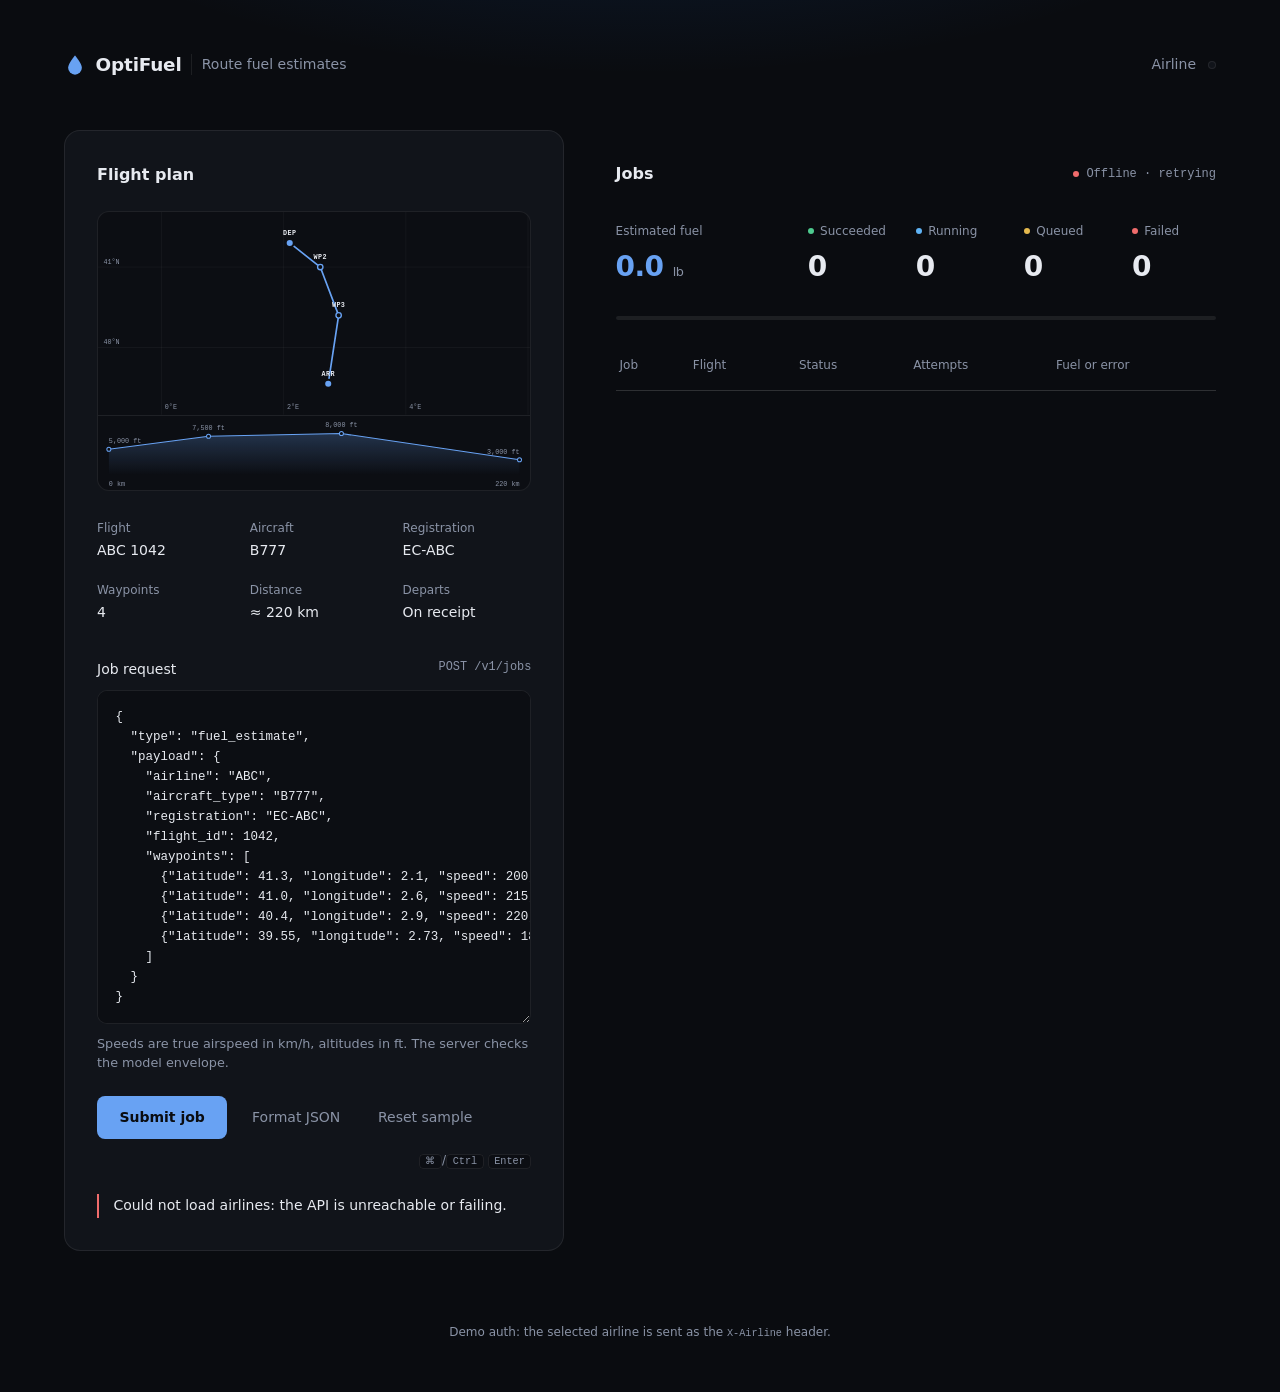
==== src/static/index.html @ bb95ee79 "refactor: flatten src/optifuel into src package Imports become src.*; build backend, commands, and d" ====
<!doctype html>
<html lang="en">
<head>
  <meta charset="utf-8">
  <meta name="viewport" content="width=device-width, initial-scale=1">
  <meta name="color-scheme" content="dark">
  <title>OptiFuel</title>
  <link rel="icon" href="data:image/svg+xml,%3Csvg xmlns='http://www.w3.org/2000/svg' viewBox='0 0 48 48'%3E%3Cpath d='M24 3C24 3 9 20 9 30a15 15 0 0 0 30 0C39 20 24 3 24 3Z' fill='%236aa8ff'/%3E%3C/svg%3E">
  <link rel="stylesheet" href="style.css">
  <script src="app.js" defer></script>
</head>
<body>
  <div class="shell">
    <header class="top">
      <div class="brand">
        <svg class="mark" viewBox="0 0 48 48" aria-hidden="true"><path d="M24 3C24 3 9 20 9 30a15 15 0 0 0 30 0C39 20 24 3 24 3Z"/></svg>
        <h1>OptiFuel</h1>
        <span class="brand-sub">Route fuel estimates</span>
      </div>
      <fieldset class="airlines">
        <legend>Airline</legend>
        <div id="airlines" class="segmented"></div>
      </fieldset>
    </header>

    <main>
      <form id="submit-form" class="plan" aria-labelledby="plan-heading">
        <h2 id="plan-heading">Flight plan</h2>

        <figure class="chart">
          <svg id="route" viewBox="0 0 640 300" role="img" aria-label="Route map"></svg>
          <svg id="profile" viewBox="0 0 640 110" role="img" aria-label="Altitude profile"></svg>
        </figure>

        <dl class="summary">
          <div><dt>Flight</dt><dd id="s-flight">—</dd></div>
          <div><dt>Aircraft</dt><dd id="s-aircraft">—</dd></div>
          <div><dt>Registration</dt><dd id="s-registration">—</dd></div>
          <div><dt>Waypoints</dt><dd id="s-waypoints">—</dd></div>
          <div><dt>Distance</dt><dd id="s-distance">—</dd></div>
          <div><dt>Departs</dt><dd id="s-departs">—</dd></div>
        </dl>

        <label for="plan" class="field-label">Job request <code>POST /v1/jobs</code></label>
        <textarea id="plan" rows="15" wrap="off" spellcheck="false" required aria-describedby="plan-note">{
  "type": "fuel_estimate",
  "payload": {
    "airline": "ABC",
    "aircraft_type": "B777",
    "registration": "EC-ABC",
    "flight_id": 1042,
    "waypoints": [
      {"latitude": 41.3, "longitude": 2.1, "speed": 200, "altitude": 5000},
      {"latitude": 41.0, "longitude": 2.6, "speed": 215, "altitude": 7500},
      {"latitude": 40.4, "longitude": 2.9, "speed": 220, "altitude": 8000},
      {"latitude": 39.55, "longitude": 2.73, "speed": 180, "altitude": 3000}
    ]
  }
}</textarea>
        <p id="plan-note" class="note"></p>

        <div class="actions">
          <button type="submit" id="file" class="primary">Submit job</button>
          <button type="button" id="tidy" class="quiet">Format JSON</button>
          <button type="button" id="reset" class="quiet">Reset sample</button>
          <span class="hint"><kbd>⌘</kbd>/<kbd>Ctrl</kbd> <kbd>Enter</kbd></span>
        </div>
        <p id="message" class="message" role="status" aria-live="polite">Pick an airline, check the plan, and submit it.</p>
      </form>

      <section class="jobs" aria-labelledby="jobs-heading">
        <div class="jobs-head">
          <h2 id="jobs-heading">Jobs <span id="board-airline" class="chip"></span></h2>
          <p id="link" class="live">Connecting…</p>
        </div>

        <dl class="stats">
          <div class="fuel-stat"><dt>Estimated fuel</dt><dd><span id="fuel-total">0.0</span> <small>lb</small></dd></div>
          <div data-status="succeeded"><dt>Succeeded</dt><dd id="count-succeeded">0</dd></div>
          <div data-status="running"><dt>Running</dt><dd id="count-running">0</dd></div>
          <div data-status="queued"><dt>Queued</dt><dd id="count-queued">0</dd></div>
          <div data-status="failed"><dt>Failed</dt><dd id="count-failed">0</dd></div>
        </dl>
        <div class="bar" aria-hidden="true">
          <span id="bar-succeeded" data-status="succeeded"></span>
          <span id="bar-running" data-status="running"></span>
          <span id="bar-queued" data-status="queued"></span>
          <span id="bar-failed" data-status="failed"></span>
        </div>

        <div class="table-wrap">
          <table>
            <caption class="sr-only">Jobs, newest first, refreshed every 2 seconds</caption>
            <thead>
              <tr>
                <th scope="col">Job</th>
                <th scope="col">Flight</th>
                <th scope="col">Status</th>
                <th scope="col">Attempts</th>
                <th scope="col">Fuel or error</th>
              </tr>
            </thead>
            <tbody id="jobs"></tbody>
          </table>
        </div>
        <p id="empty" class="empty" hidden>No jobs yet. Submit a plan and it shows up here.</p>
      </section>
    </main>

    <footer class="foot">
      Demo auth: the selected airline is sent as the <code>X-Airline</code> header.
    </footer>
  </div>

  <dialog id="job-dialog" aria-labelledby="d-title">
    <div class="dialog-head">
      <div>
        <p id="d-flight" class="eyebrow"></p>
        <h2 id="d-title">Job <span id="d-id"></span></h2>
      </div>
      <span id="d-status" class="status"></span>
    </div>
    <p class="dialog-fuel"><span id="d-fuel">—</span> <small>lb fuel</small></p>
    <dl class="details">
      <div><dt>Attempts</dt><dd id="d-attempts"></dd></div>
      <div><dt>Model</dt><dd id="d-model"></dd></div>
      <div><dt>Distance</dt><dd id="d-distance"></dd></div>
      <div><dt>Air time</dt><dd id="d-duration"></dd></div>
      <div><dt>Submitted</dt><dd id="d-submitted"></dd></div>
      <div><dt>Finished</dt><dd id="d-finished"></dd></div>
    </dl>
    <p id="d-error" class="error" hidden></p>
    <form method="dialog"><button class="secondary">Close</button></form>
  </dialog>
</body>
</html>
---- src/static/style.css ----
/* Registered so the accent can glide between airline colours. */
@property --hue { syntax: "<number>"; inherits: true; initial-value: 215; }

:root {
  --accent: hsl(var(--hue) 85% 68%);
  --accent-soft: hsl(var(--hue) 85% 68% / .14);
  --bg: #0a0c10;
  --surface: #11141a;
  --inset: #0c0e13;
  --line: rgb(255 255 255 / .08);
  --text: #e7eaf0;
  --muted: #8a93a6;
  --queued: #e5b94e;
  --running: #5fb3f5;
  --succeeded: #4ecb8f;
  --failed: #f06c6c;
  --sans: Inter, system-ui, -apple-system, "Segoe UI", Roboto, sans-serif;
  --mono: ui-monospace, "SF Mono", "JetBrains Mono", Menlo, Consolas, monospace;
  transition: --hue .8s ease;
}

* { box-sizing: border-box; }

body {
  margin: 0;
  min-height: 100vh;
  color: var(--text);
  font: 14px/1.5 var(--sans);
  background: radial-gradient(1000px 420px at 50% -220px, hsl(var(--hue) 80% 50% / .22), transparent 70%) fixed, var(--bg);
}

.sr-only {
  position: absolute;
  width: 1px;
  height: 1px;
  overflow: hidden;
  clip-path: inset(50%);
  white-space: nowrap;
}

:focus-visible { outline: 2px solid var(--accent); outline-offset: 2px; }

h2 { margin: 0; font-size: 1rem; font-weight: 600; }
code, kbd { font-family: var(--mono); font-size: .85em; }
button { font: inherit; cursor: pointer; }

.shell { max-width: 1320px; margin: 0 auto; padding: clamp(1.25rem, 4vw, 3.5rem) clamp(1.25rem, 5vw, 4rem); }

/* ---------- Header ---------- */

.top { display: flex; flex-wrap: wrap; align-items: center; justify-content: space-between; gap: 1rem; }
.brand { display: flex; align-items: center; gap: .6rem; }
.mark { width: 22px; height: 22px; fill: var(--accent); }
h1 { margin: 0; font-size: 1.15rem; font-weight: 700; letter-spacing: -.01em; }
.brand-sub { padding-left: .6rem; border-left: 1px solid var(--line); color: var(--muted); }

.airlines { display: flex; align-items: center; gap: .75rem; margin: 0; padding: 0; border: 0; }
/* A floated legend becomes an ordinary flex item, so it sits inline with the options. */
.airlines legend { float: left; padding: 0; color: var(--muted); }
.segmented { display: flex; padding: 3px; border: 1px solid var(--line); border-radius: 9px; background: var(--surface); }
.segmented label {
  padding: .3rem .85rem;
  border-radius: 6px;
  color: var(--muted);
  font: 600 .8rem var(--mono);
  letter-spacing: .06em;
  cursor: pointer;
  transition: color .2s, background .2s;
}
.segmented label:hover { color: var(--text); }
.segmented label:has(input:checked) { background: var(--accent-soft); color: var(--accent); }
.segmented label:has(input:focus-visible) { outline: 2px solid var(--accent); }

/* ---------- Layout ---------- */

main {
  display: grid;
  grid-template-columns: minmax(0, 5fr) minmax(0, 6fr);
  gap: clamp(2rem, 4vw, 4.5rem);
  align-items: start;
  margin-top: clamp(2rem, 4vw, 3.5rem);
}

/* ---------- Flight plan ---------- */

.plan {
  padding: clamp(1.25rem, 2.5vw, 2rem);
  border: 1px solid var(--line);
  border-radius: 16px;
  background: var(--surface);
}

.chart { margin: 1.5rem 0 0; overflow: hidden; border: 1px solid var(--line); border-radius: 12px; background: var(--inset); }
#route, #profile { display: block; width: 100%; height: auto; }
#profile { border-top: 1px solid var(--line); }

#route .grat line { stroke: rgb(255 255 255 / .06); }
#route .grat text, #profile text { fill: var(--muted); font: 500 10px var(--mono); }
#route .leg { fill: none; stroke: var(--accent); stroke-width: 2.5; stroke-linecap: round; stroke-linejoin: round; }
#route .leg.draw { stroke-dasharray: 1 1; stroke-dashoffset: 1; animation: draw 1.2s cubic-bezier(.6, 0, .2, 1) forwards; }
@keyframes draw { to { stroke-dashoffset: 0; } }
#route .wp circle { fill: var(--inset); stroke: var(--accent); stroke-width: 2; }
#route .wp.end circle { fill: var(--accent); stroke: var(--inset); stroke-width: 3; }
#route .wp text { fill: var(--text); font: 600 10px var(--mono); letter-spacing: .06em; }
#route .placeholder { fill: var(--muted); font: 500 13px var(--sans); }
#profile stop { stop-color: var(--accent); stop-opacity: .25; }
#profile stop + stop { stop-opacity: 0; }
#profile .area { fill: url(#alt-fill); }
#profile .alt-line { fill: none; stroke: var(--accent); stroke-width: 1.5; stroke-linejoin: round; }
#profile circle { fill: var(--inset); stroke: var(--accent); stroke-width: 1.5; }

.summary { display: grid; grid-template-columns: repeat(3, minmax(0, 1fr)); gap: 1.25rem 1.5rem; margin: 1.75rem 0 0; }
.summary dt { color: var(--muted); font-size: .75rem; }
.summary dd { margin: .2rem 0 0; overflow: hidden; font-weight: 500; white-space: nowrap; text-overflow: ellipsis; }

.field-label { display: flex; justify-content: space-between; margin-top: 2.25rem; font-weight: 500; }
.field-label code { color: var(--muted); }
textarea {
  display: block;
  width: 100%;
  min-height: 15rem;
  margin-top: .6rem;
  padding: 1rem 1.1rem;
  resize: vertical;
  border: 1px solid var(--line);
  border-radius: 10px;
  background: var(--inset);
  color: var(--text);
  font: 12.5px/1.6 var(--mono);
}
textarea:focus-visible { border-color: var(--accent); outline: 0; }

.note { min-height: 1.5em; margin: .6rem 0 0; color: var(--muted); font-size: .8rem; }
.note.bad { color: var(--failed); }

.actions { display: flex; flex-wrap: wrap; align-items: center; gap: .75rem; margin-top: 1.5rem; }
.primary {
  padding: .7rem 1.4rem;
  border: 0;
  border-radius: 8px;
  background: var(--accent);
  color: var(--bg);
  font-weight: 600;
  transition: filter .2s;
}
.primary:hover { filter: brightness(1.1); }
.primary[aria-disabled="true"] { cursor: progress; opacity: .6; }
.quiet { padding: .7rem .8rem; border: 0; border-radius: 8px; background: none; color: var(--muted); }
.quiet:hover { background: rgb(255 255 255 / .05); color: var(--text); }
.hint { margin-left: auto; color: var(--muted); font-size: .75rem; }
kbd { padding: .05rem .35rem; border: 1px solid var(--line); border-radius: 4px; background: var(--inset); }

.message { margin: 1.5rem 0 0; padding: .1rem 0 .1rem .9rem; border-left: 2px solid var(--line); color: var(--muted); }
.message.ok { border-color: var(--succeeded); color: var(--text); }
.message.err { border-color: var(--failed); color: var(--text); }

/* ---------- Jobs ---------- */

/* Top padding matches .plan's, so both headings sit on one line. */
.jobs { position: sticky; top: 2rem; padding-top: clamp(1.25rem, 2.5vw, 2rem); }
.jobs-head { display: flex; justify-content: space-between; align-items: center; gap: 1rem; }
.chip {
  margin-left: .35rem;
  padding: .1rem .45rem;
  border-radius: 5px;
  background: var(--accent-soft);
  color: var(--accent);
  font: 600 .75rem var(--mono);
  vertical-align: .1em;
}
.chip:empty { display: none; }
.live { display: flex; align-items: center; gap: .45rem; margin: 0; color: var(--muted); font: .75rem var(--mono); }
.live::before { content: ""; width: 6px; height: 6px; border-radius: 50%; background: var(--succeeded); box-shadow: 0 0 8px var(--succeeded); }
.live.lost::before { background: var(--failed); box-shadow: none; }

[data-status="queued"] { --c: var(--queued); }
[data-status="running"] { --c: var(--running); }
[data-status="succeeded"] { --c: var(--succeeded); }
[data-status="failed"] { --c: var(--failed); }

.stats { display: grid; grid-template-columns: 2fr repeat(4, 1fr); gap: 1.5rem; margin: 2.25rem 0 0; }
.stats dt { display: flex; align-items: center; gap: .4rem; color: var(--muted); font-size: .75rem; }
.stats [data-status] dt::before { content: ""; width: 6px; height: 6px; border-radius: 50%; background: var(--c); }
.stats dd { margin: .35rem 0 0; font-size: 1.75rem; font-weight: 600; letter-spacing: -.02em; font-variant-numeric: tabular-nums; }
.fuel-stat dd { color: var(--accent); }
.fuel-stat small { color: var(--muted); font-size: .8rem; font-weight: 500; }

.bar { display: flex; gap: 2px; height: 4px; margin-top: 1.75rem; overflow: hidden; border-radius: 2px; background: var(--line); }
.bar span { flex: 0 1 0; background: var(--c); transition: flex-grow .6s ease; }

.table-wrap { margin-top: 2.25rem; overflow-x: auto; }
table { width: 100%; border-collapse: collapse; }
th, td { padding: 1rem .9rem; border-bottom: 1px solid var(--line); text-align: left; white-space: nowrap; }
thead th { padding-top: 0; color: var(--muted); font-size: .75rem; font-weight: 500; }
th:first-child, td:first-child { padding-left: .25rem; }
tbody th { font-weight: 400; }
tbody tr { cursor: pointer; transition: background .15s; }
tbody tr:hover { background: rgb(255 255 255 / .04); }
tbody tr:hover .job-btn { color: var(--accent); }
tbody tr.fresh { animation: fresh 2.4s ease-out; }
@keyframes fresh { from { background: var(--accent-soft); } }

.job-btn { padding: 0; border: 0; background: none; color: var(--text); font: 600 .9rem var(--mono); }
.carrier { color: var(--muted); font-family: var(--mono); }
.num { font-variant-numeric: tabular-nums; }

.status {
  display: inline-flex;
  align-items: center;
  gap: .4rem;
  padding: .15rem .55rem;
  border-radius: 999px;
  background: color-mix(in srgb, var(--c) 14%, transparent);
  color: var(--c);
  font-size: .75rem;
  font-weight: 500;
  text-transform: capitalize;
}
.status::before { content: ""; width: 6px; height: 6px; border-radius: 50%; background: currentColor; }
.status[data-status="running"]::before { animation: pulse 1s ease-in-out infinite alternate; }
@keyframes pulse { to { opacity: .3; } }

.fuel { font-weight: 600; font-variant-numeric: tabular-nums; }
.fuel small { color: var(--muted); font-weight: 400; }
.job-error { display: block; max-width: 24ch; overflow: hidden; color: var(--failed); font-size: .8rem; text-overflow: ellipsis; }
.pending { color: var(--muted); font-size: .8rem; }

.empty { margin: 0; padding: 3.5rem 1rem; color: var(--muted); text-align: center; }

/* ---------- Job dialog ---------- */

dialog {
  width: min(540px, calc(100vw - 2rem));
  padding: clamp(1.5rem, 4vw, 2.25rem);
  border: 1px solid var(--line);
  border-radius: 16px;
  background: var(--surface);
  color: var(--text);
  box-shadow: 0 30px 80px -20px #000;
}
dialog::backdrop { background: rgb(0 0 0 / .6); backdrop-filter: blur(4px); }
dialog[open] { animation: rise .25s ease-out; }
@keyframes rise { from { opacity: 0; transform: translateY(8px); } }

.dialog-head { display: flex; justify-content: space-between; align-items: flex-start; gap: 1rem; }
.eyebrow { margin: 0; color: var(--muted); font: .8rem var(--mono); }
dialog h2 { font-size: 1.25rem; }
.dialog-fuel { margin: 1.75rem 0 0; color: var(--accent); font-size: 2.5rem; font-weight: 600; letter-spacing: -.02em; line-height: 1; }
.dialog-fuel small { color: var(--muted); font-size: .9rem; font-weight: 400; letter-spacing: 0; }
.details { display: grid; grid-template-columns: repeat(2, minmax(0, 1fr)); gap: 1.25rem 1.5rem; margin: 2rem 0 0; padding-top: 1.75rem; border-top: 1px solid var(--line); }
.details dt { color: var(--muted); font-size: .75rem; }
.details dd { margin: .2rem 0 0; font-family: var(--mono); font-size: .85rem; }
.error {
  margin: 1.5rem 0 0;
  padding: .85rem 1rem;
  border-radius: 8px;
  background: color-mix(in srgb, var(--failed) 12%, transparent);
  color: var(--failed);
  font: .8rem var(--mono);
  overflow-wrap: anywhere;
}
dialog form { display: flex; justify-content: flex-end; margin-top: 2rem; }
.secondary { padding: .5rem 1rem; border: 1px solid var(--line); border-radius: 8px; background: none; color: var(--text); }
.secondary:hover { background: rgb(255 255 255 / .05); }

.foot { margin-top: 4.5rem; color: var(--muted); font-size: .75rem; text-align: center; }

/* ---------- Responsive + motion ---------- */

@media (max-width: 1000px) {
  main { grid-template-columns: minmax(0, 1fr); }
  .jobs { position: static; padding-top: 0; }
}
@media (max-width: 640px) {
  .brand-sub, .hint { display: none; }
  .summary { grid-template-columns: repeat(2, minmax(0, 1fr)); }
  .stats { grid-template-columns: repeat(4, 1fr); }
  .fuel-stat { grid-column: 1 / -1; }
}
@media (prefers-reduced-motion: reduce) {
  *, *::before, *::after { animation: none !important; transition: none !important; }
}
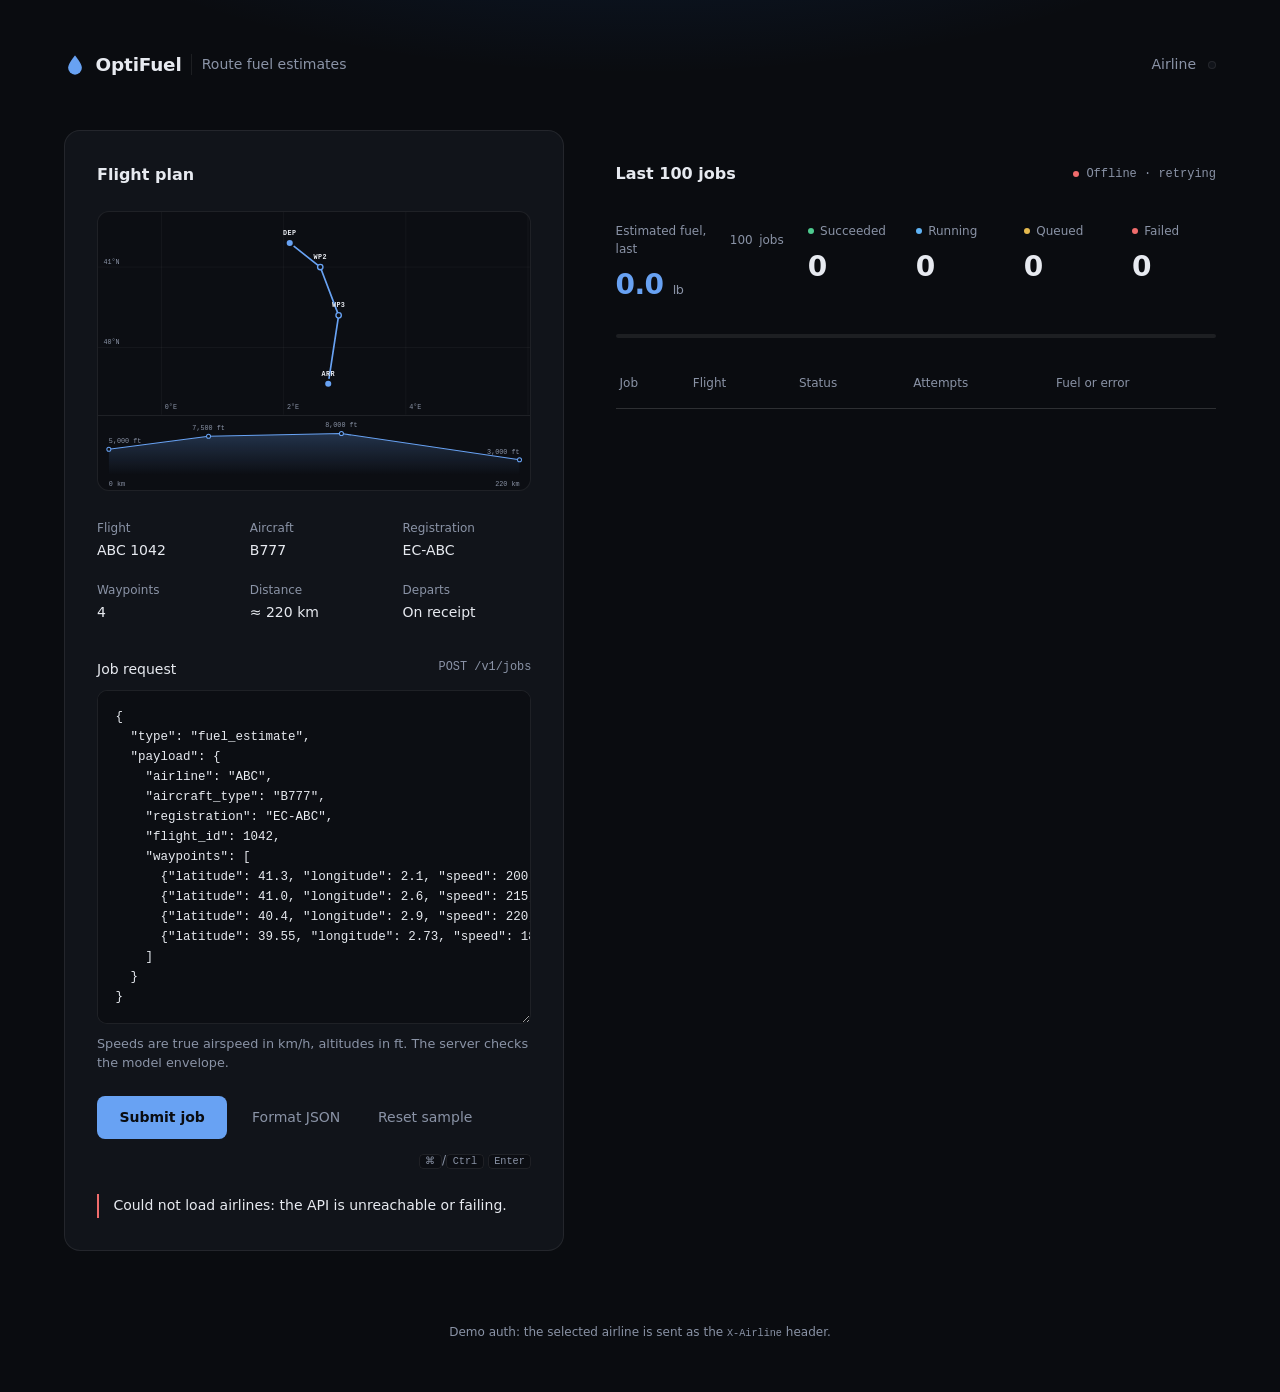
==== commit c2a57bbc: "fix: label jobs stats as the last 100, not all-time (#23) The board polled GET /v1/jobs without a li" ====
--- a/src/static/index.html
+++ b/src/static/index.html
@@ -70,12 +70,12 @@
 
       <section class="jobs" aria-labelledby="jobs-heading">
         <div class="jobs-head">
-          <h2 id="jobs-heading">Jobs <span id="board-airline" class="chip"></span></h2>
+          <h2 id="jobs-heading">Last <span class="job-window"></span> jobs <span id="board-airline" class="chip"></span></h2>
           <p id="link" class="live">Connecting…</p>
         </div>
 
         <dl class="stats">
-          <div class="fuel-stat"><dt>Estimated fuel</dt><dd><span id="fuel-total">0.0</span> <small>lb</small></dd></div>
+          <div class="fuel-stat"><dt>Estimated fuel, last <span class="job-window"></span> jobs</dt><dd><span id="fuel-total">0.0</span> <small>lb</small></dd></div>
           <div data-status="succeeded"><dt>Succeeded</dt><dd id="count-succeeded">0</dd></div>
           <div data-status="running"><dt>Running</dt><dd id="count-running">0</dd></div>
           <div data-status="queued"><dt>Queued</dt><dd id="count-queued">0</dd></div>
@@ -90,7 +90,7 @@
 
         <div class="table-wrap">
           <table>
-            <caption class="sr-only">Jobs, newest first, refreshed every 2 seconds</caption>
+            <caption class="sr-only">Last <span class="job-window"></span> jobs, newest first, refreshed every 2 seconds</caption>
             <thead>
               <tr>
                 <th scope="col">Job</th>
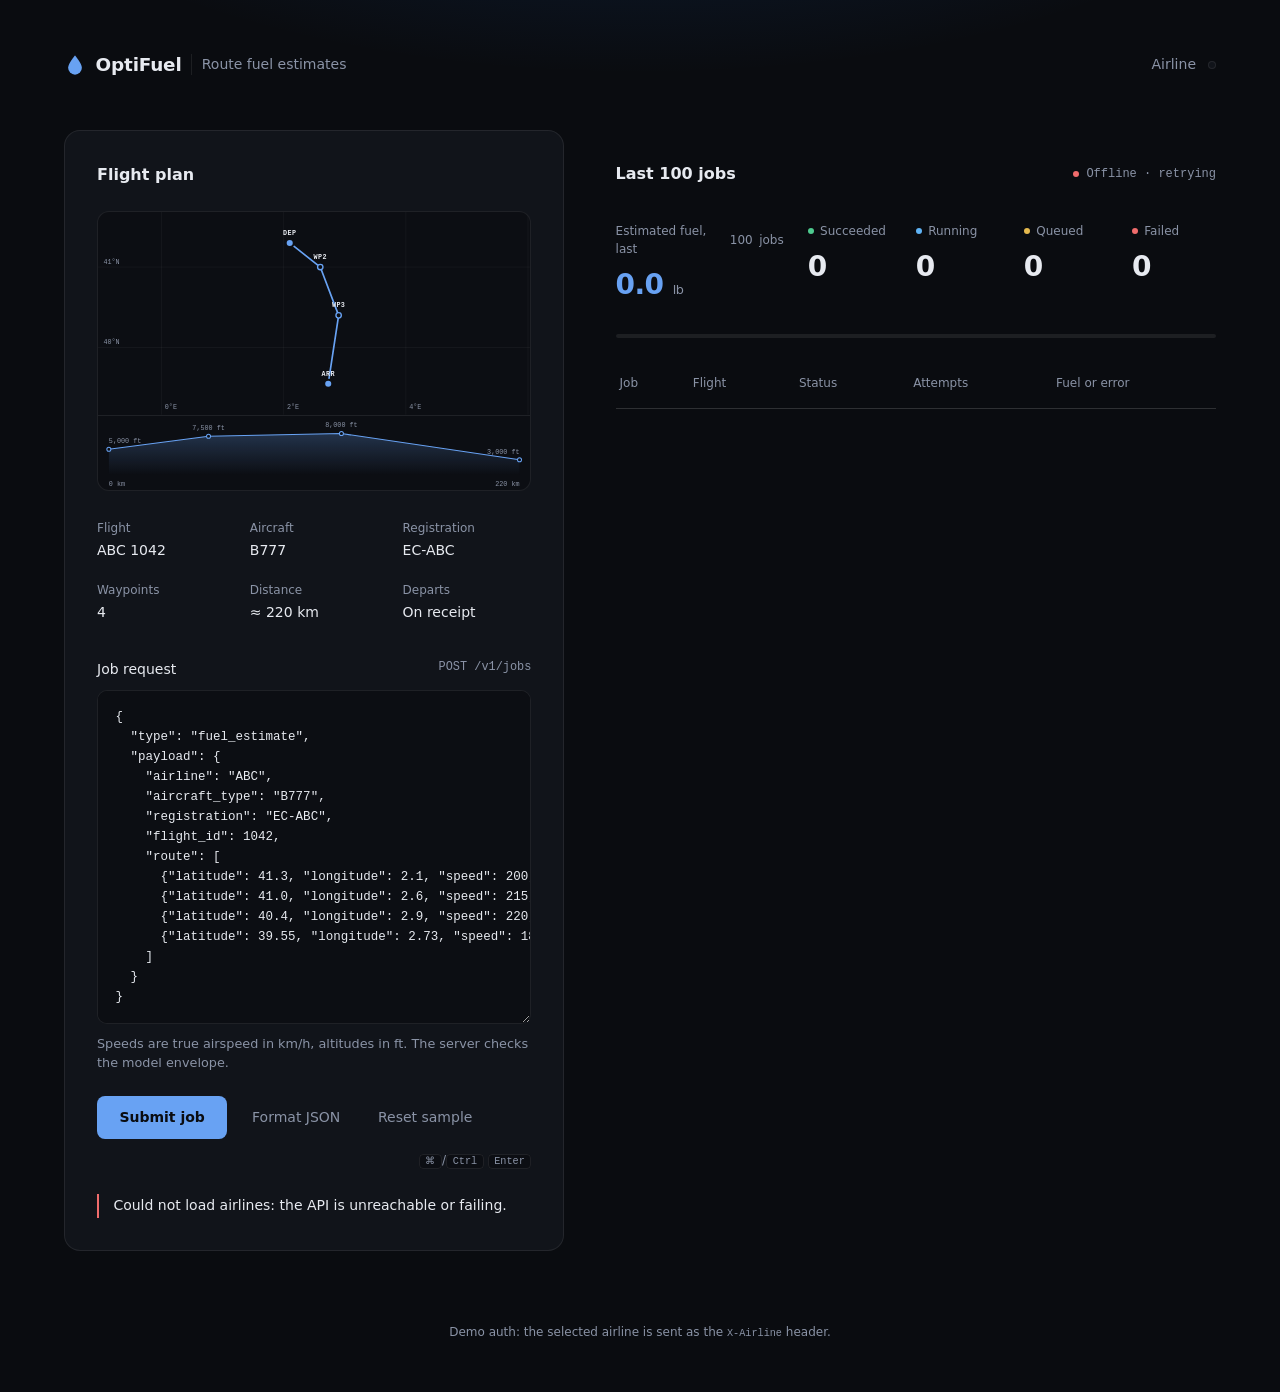
==== commit 38d9dcb1: "fix: name flight plan waypoints route The documented flight plan payload lists its waypoints under `" ====
--- a/src/static/index.html
+++ b/src/static/index.html
@@ -49,7 +49,7 @@
     "aircraft_type": "B777",
     "registration": "EC-ABC",
     "flight_id": 1042,
-    "waypoints": [
+    "route": [
       {"latitude": 41.3, "longitude": 2.1, "speed": 200, "altitude": 5000},
       {"latitude": 41.0, "longitude": 2.6, "speed": 215, "altitude": 7500},
       {"latitude": 40.4, "longitude": 2.9, "speed": 220, "altitude": 8000},
@@ -122,6 +122,7 @@
     </div>
     <p class="dialog-fuel"><span id="d-fuel">—</span> <small>lb fuel</small></p>
     <dl class="details">
+      <div><dt>Type</dt><dd id="d-type"></dd></div>
       <div><dt>Attempts</dt><dd id="d-attempts"></dd></div>
       <div><dt>Model</dt><dd id="d-model"></dd></div>
       <div><dt>Distance</dt><dd id="d-distance"></dd></div>
